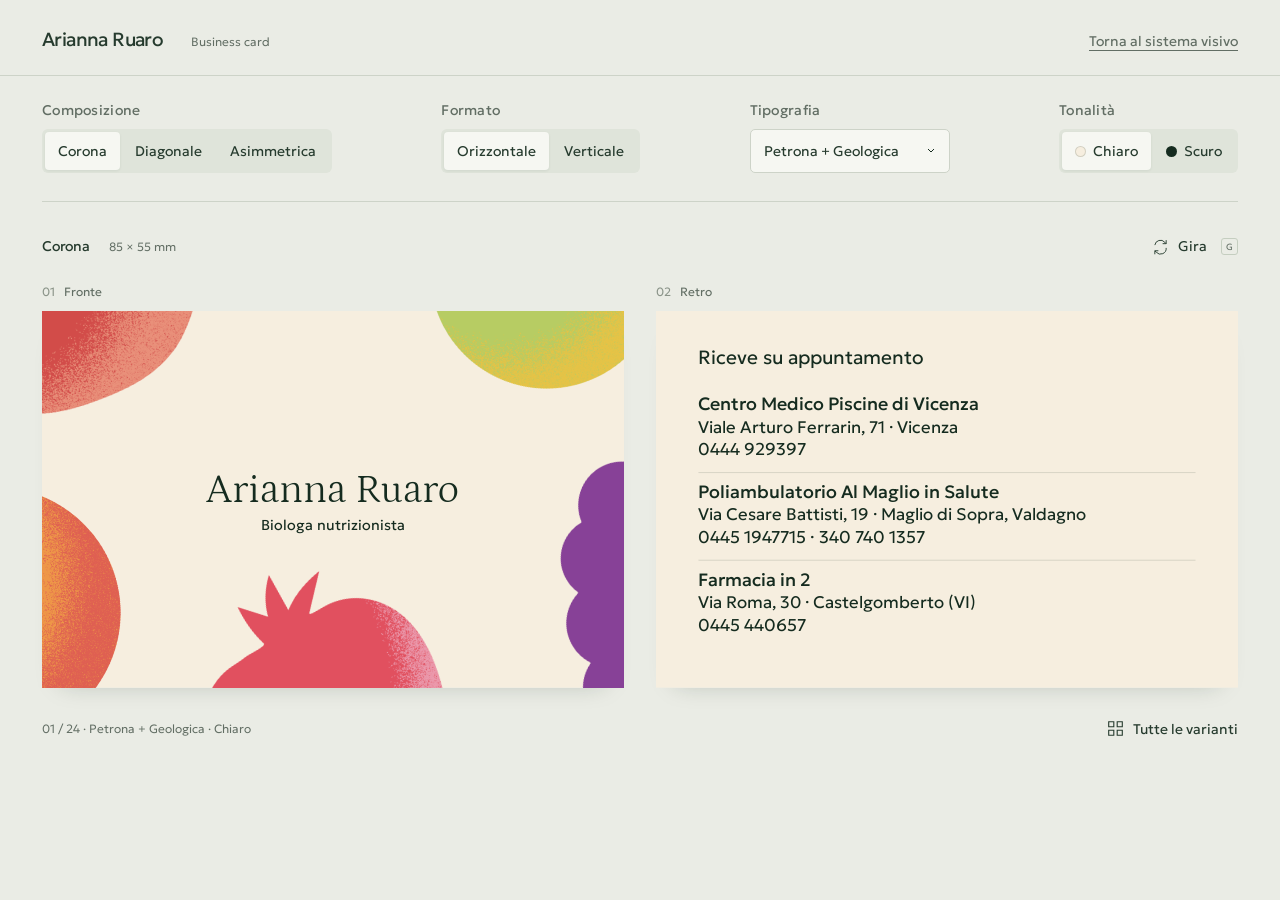
==== biglietti/index.html @ c48bc0d6 "Aggiunge le 24 varianti dei biglietti con frutta Collega la nuova pagina al sistema visivo e include" ====
<!doctype html>
<html lang="it">
<head>
<meta charset="utf-8">
<meta name="viewport" content="width=device-width,initial-scale=1">
<meta name="color-scheme" content="light">
<title>Arianna Ruaro · Business card</title>
<link rel="stylesheet" href="styles.css">
<script src="data.js" defer></script>
<script src="app.js" defer></script>
</head>
<body>
<header class="topbar"><div class="identity">Arianna Ruaro <span>Business card</span></div><a class="edition" href="../">Torna al sistema visivo</a></header>
<main>
<form class="controls" aria-label="Scegli il biglietto" onsubmit="return false">
 <fieldset><legend>Composizione</legend><div class="segments" data-control="composition"><button type="button" data-value="corona" aria-pressed="true">Corona</button><button type="button" data-value="diagonale" aria-pressed="false">Diagonale</button><button type="button" data-value="asimmetrica" aria-pressed="false">Asimmetrica</button></div></fieldset>
 <fieldset><legend>Formato</legend><div class="segments" data-control="orientation"><button type="button" data-value="landscape" aria-pressed="true">Orizzontale</button><button type="button" data-value="portrait" aria-pressed="false">Verticale</button></div></fieldset>
 <fieldset class="type-control"><legend>Tipografia</legend><label class="sr-only" for="typography">Tipografia del biglietto</label><select id="typography" name="typography"><option value="petrona">Petrona + Geologica</option><option value="geologica">Solo Geologica</option></select></fieldset>
 <fieldset><legend>Tonalità</legend><div class="segments tones" data-control="tone"><button type="button" data-value="light" aria-pressed="true"><span class="swatch light"></span>Chiaro</button><button type="button" data-value="dark" aria-pressed="false"><span class="swatch dark"></span>Scuro</button></div></fieldset>
</form>
<div id="font-error" role="alert" hidden>Impossibile caricare Petrona o Geologica. Riapri la pagina con la cartella assets accanto a index.html, oppure usa inline.html.</div>
<section class="workspace" data-orientation="landscape" aria-label="Confronto fronte e retro">
 <div class="workspace-heading"><h1 id="selection-name">Corona <span>85 × 55 mm</span></h1><button class="text-button flip-button" id="flip" type="button" aria-label="Gira entrambi i biglietti" aria-pressed="false"><svg viewBox="0 0 24 24" aria-hidden="true"><path d="M4 10a8 8 0 0 1 14-4l2 2M20 3v5h-5M20 14A8 8 0 0 1 6 20l-2-2M4 23v-5h5"/></svg>Gira <kbd>G</kbd></button></div>
 <div class="faces" id="faces"></div>
 <div class="workspace-footer"><p id="selection-status" aria-live="polite" aria-atomic="true">01 / 24 · Petrona + Geologica · Chiaro</p><button type="button" id="overview-toggle" class="text-button" aria-expanded="false" aria-controls="overview"><svg viewBox="0 0 20 20" aria-hidden="true"><path d="M2 2h6v6H2zM12 2h6v6h-6zM2 12h6v6H2zM12 12h6v6h-6z"/></svg>Tutte le varianti <span class="arrow">↓</span></button></div>
</section>
<section id="overview" aria-label="Tutte le 24 varianti" hidden><div class="overview-heading"><h2>Tutte le varianti</h2><span>Seleziona per confrontare</span></div><div class="variant-grid" id="variant-grid"></div></section>
</main>
<noscript><p>Attiva JavaScript per confrontare le 24 varianti.</p></noscript>
</body>
</html>
---- biglietti/styles.css ----
@font-face{font-family:Petrona;src:url('assets/fonts/Petrona.ttf') format('truetype');font-style:normal;font-weight:100 900;font-display:block}
@font-face{font-family:Geologica;src:url('assets/fonts/Geologica.ttf') format('truetype');font-style:normal;font-weight:100 900;font-display:block}
:root{font-family:Geologica,sans-serif;color:#263b2e;background:#eaece5;font-synthesis:none;--ink:#152b1f;--muted:#626e64;--line:#cdd3c8;--ui:#f6f7f2}
*{box-sizing:border-box}body{margin:0}button,select{font:inherit;font-size:12px;font-weight:350;color:inherit}button{cursor:pointer}button:focus-visible,select:focus-visible{outline:2px solid var(--ink);outline-offset:4px}button svg{width:17px;height:17px;stroke:currentColor;stroke-width:1.3;fill:none;flex:none}.topbar{display:flex;justify-content:space-between;align-items:baseline;padding:27px 42px 24px;border-bottom:1px solid var(--line)}.identity{font-weight:400;font-size:19px;letter-spacing:-.6px}.identity span{font-size:12px;font-weight:300;letter-spacing:0;margin-left:24px;color:var(--muted)}.edition{font-size:11px;font-weight:350;color:var(--muted)}main{max-width:1680px;margin:auto;padding:0 42px}.controls{display:flex;justify-content:space-between;gap:25px;padding:25px 0 28px;border-bottom:1px solid var(--line);align-items:flex-end}.controls fieldset{min-width:0;margin:0;padding:0;border:0}.controls legend{margin-bottom:10px;padding:0;font-size:10px;color:var(--muted);font-weight:400;letter-spacing:.02em}.segments{display:flex;align-items:center;gap:2px;background:#dfe4da;padding:3px;border-radius:6px}.segments button{background:none;border:0;padding:10px 13px;border-radius:4px;white-space:nowrap;transition:background .16s,box-shadow .16s}.segments button[aria-pressed=true]{background:var(--ui);box-shadow:0 1px 3px #152b1f12}.segments button:hover{background:#f6f7f299}.segments button[aria-pressed=true]:hover{background:var(--ui)}select{appearance:none;background:var(--ui) url("data:image/svg+xml,%3Csvg xmlns='http://www.w3.org/2000/svg' width='12' height='12' viewBox='0 0 12 12'%3E%3Cpath d='m3 4 3 3 3-3' stroke='%23152b1f' fill='none'/%3E%3C/svg%3E") no-repeat right 12px center;border:1px solid #cdd3c8;border-radius:5px;padding:12px 35px 12px 13px;min-width:200px}.tones button{display:flex;gap:7px;align-items:center}.swatch{display:inline-block;width:11px;height:11px;border-radius:50%;border:1px solid #263b2e2b}.swatch.light{background:#f6eedf}.swatch.dark{background:#152b1f}.workspace{padding:29px 0 0}.workspace-heading{display:flex;align-items:center;justify-content:space-between;margin:0 0 23px}h1{font-size:14px;font-weight:400;letter-spacing:-.2px;margin:0}h1 span{font-size:11px;font-weight:300;color:var(--muted);margin-left:16px;letter-spacing:0}.text-button{display:inline-flex;gap:9px;align-items:center;background:none;border:0;padding:6px 0;font-size:11px;font-weight:350}.text-button:hover{color:#000}.flip-button{font-size:12px}kbd{font:inherit;font-size:9px;margin-left:5px;color:var(--muted);border:1px solid #c5cec0;border-radius:3px;min-width:17px;padding:2px 4px;text-align:center}.faces{display:grid;grid-template-columns:repeat(2,minmax(0,1fr));gap:32px;animation:entrance .55s both}.face{margin:0;min-width:0}.face figcaption{display:flex;align-items:center;gap:9px;font-size:10px;font-weight:350;color:var(--muted);margin-bottom:12px}.face figcaption span{color:#8b9489;font-size:9px}.card-button{width:100%;padding:0;border:0;background:none;display:block;position:relative;perspective:1800px;box-shadow:0 14px 24px -20px #0f281b45;aspect-ratio:85 / 55}.card-turn{position:absolute;inset:0;transform-style:preserve-3d;transition:transform .58s cubic-bezier(.3,.65,.2,1)}.is-flipped .card-turn{transform:rotateY(180deg)}.card-side{position:absolute;inset:0;backface-visibility:hidden;-webkit-backface-visibility:hidden;overflow:hidden}.card-side.reverse{transform:rotateY(180deg)}.card-side svg{display:block;width:100%;height:100%;stroke:none}.card-button:hover{box-shadow:0 18px 28px -19px #0f281b55}.workspace[data-orientation=portrait] .faces{max-width:1000px;gap:clamp(40px,8vw,140px);margin:0 auto}.workspace[data-orientation=portrait] .face{width:100%;max-width:355px;justify-self:center}.workspace[data-orientation=portrait] .card-button{aspect-ratio:55 / 85}.changing .card-side{animation:change .24s both}.workspace-footer{display:flex;justify-content:space-between;align-items:center;padding:26px 0 30px;gap:20px}.workspace-footer p{font-size:10px;font-weight:300;margin:0;color:var(--muted)}.arrow{margin-left:6px}#overview{border-top:1px solid var(--line);padding:29px 0 48px}.overview-heading{display:flex;justify-content:space-between;align-items:center;margin-bottom:22px}h2{font-size:14px;font-weight:400;margin:0}.overview-heading>span{font-size:10px;color:var(--muted)}.variant-grid{display:grid;grid-template-columns:repeat(auto-fill,minmax(240px,1fr));gap:28px 24px}.variant{display:flex;flex-direction:column;justify-content:flex-end;align-items:center;gap:12px;background:none;border:0;padding:10px 10px 14px;border-radius:3px;text-align:left;min-width:0}.variant[aria-pressed=true]{background:#dde3d7;outline:1px solid #a7b5a0}.variant:hover{background:#dfe4da}.thumb{height:230px;width:100%;display:flex;align-items:center;justify-content:center}.thumb svg{width:100%;max-height:230px;stroke:none}.thumb.portrait svg{width:auto;height:230px}.variant-label{align-self:stretch;font-size:10px;display:flex;gap:10px;line-height:1.8;font-weight:350}.variant-label b{font-size:10px;font-weight:400;color:#7c887b}.variant-label small{display:block;font-size:9px;color:var(--muted);font-weight:300}#font-error{padding:15px;background:#fce1c9;color:#652910;font-size:12px;margin-top:20px}.sr-only{position:absolute;width:1px;height:1px;overflow:hidden;clip:rect(0,0,0,0);white-space:nowrap}[hidden]{display:none!important}@keyframes entrance{from{opacity:0;transform:translateY(12px)}to{opacity:1;transform:none}}@keyframes change{from{opacity:.3}to{opacity:1}}
@media(min-width:1700px){.workspace{padding-top:38px}.workspace-heading{margin-bottom:30px}.controls{padding:30px 0}.faces{gap:42px}}
@media(max-width:1150px){main{padding:0 26px}.topbar{padding:23px 26px}.controls{display:grid;grid-template-columns:1.35fr 1fr;gap:20px 30px}.controls fieldset{justify-self:start}.type-control{grid-column:1;grid-row:2}.faces{gap:22px}.segments button{padding:10px 13px}.workspace-heading{margin-bottom:20px}}
@media(max-width:650px){.topbar{padding:22px 18px}.identity{font-size:17px}.identity span{display:block;font-size:10px;margin:6px 0 0}.edition{font-size:10px}main{padding:0 18px}.controls{display:grid;grid-template-columns:minmax(0,1fr) auto;padding:22px 0;gap:19px 15px}.controls fieldset:first-child{grid-column:1 / -1}.controls fieldset:nth-child(2){grid-column:1;grid-row:2}.controls .type-control{grid-column:1 / -1;grid-row:3}.controls fieldset:nth-child(4){grid-column:2;grid-row:2}.controls legend{font-size:9px;margin-bottom:8px}.segments button{font-size:10px;padding:10px 11px}.tones button{padding:10px 9px;gap:6px}select{font-size:11px;min-width:220px}.controls .type-control,.controls select{width:100%}.workspace{padding-top:23px}.workspace-heading{margin-bottom:21px}h1{font-size:12px}h1 span{font-size:9px;margin-left:10px}.flip-button{font-size:11px}kbd{display:none}.faces,.workspace[data-orientation=portrait] .faces{grid-template-columns:1fr;gap:28px}.workspace[data-orientation=portrait] .face{max-width:355px}.face figcaption{font-size:9px;margin-bottom:9px}.workspace-footer{align-items:flex-start;flex-direction:column;gap:17px;padding:23px 0 26px}.workspace-footer p{font-size:9px}.overview-heading>span{display:none}.variant-grid{grid-template-columns:repeat(2,minmax(0,1fr));gap:18px 8px}.thumb{height:170px}.thumb svg{max-height:170px}.thumb.portrait svg{height:170px}.variant{padding:5px 5px 10px;gap:9px}.variant-label{font-size:9px;gap:6px;line-height:1.6}.variant-label small{font-size:8px}.variant-label b{font-size:9px}.text-button{padding:5px 0}}
@media(prefers-reduced-motion:reduce){*,*::before,*::after{animation:none!important;transition:none!important;scroll-behavior:auto!important}.card-turn{transition:none!important}}
@media(max-width:370px){.controls{gap:19px 10px}.segments button{font-size:9px;padding:10px 8px}.tones button{padding:10px 7px;gap:4px}}
/* Keep preview controls readable independently of the printed card typography. */
button,select,.controls legend,.segments button,.text-button,.flip-button{font-size:14px}
.face figcaption,.face figcaption span,.workspace-footer p,.variant-label,.variant-label b,.variant-label small,.overview-heading>span,h1 span{font-size:12px}
.arrow{display:none}
@media(max-width:1000px){.faces,.workspace[data-orientation=portrait] .faces{grid-template-columns:1fr;gap:28px}}
@media(max-width:650px){.controls{grid-template-columns:1fr}.controls fieldset{grid-column:1!important;grid-row:auto!important;justify-self:stretch}.segments{display:inline-flex;max-width:100%}.segments button{padding:10px 9px}.controls select{min-width:0;width:100%}h1{font-size:14px}.variant-grid{grid-template-columns:1fr}.variant-label{line-height:1.8}}

.topbar .edition{font-size:14px;text-underline-offset:4px}.topbar{gap:20px}.identity{flex-shrink:0}
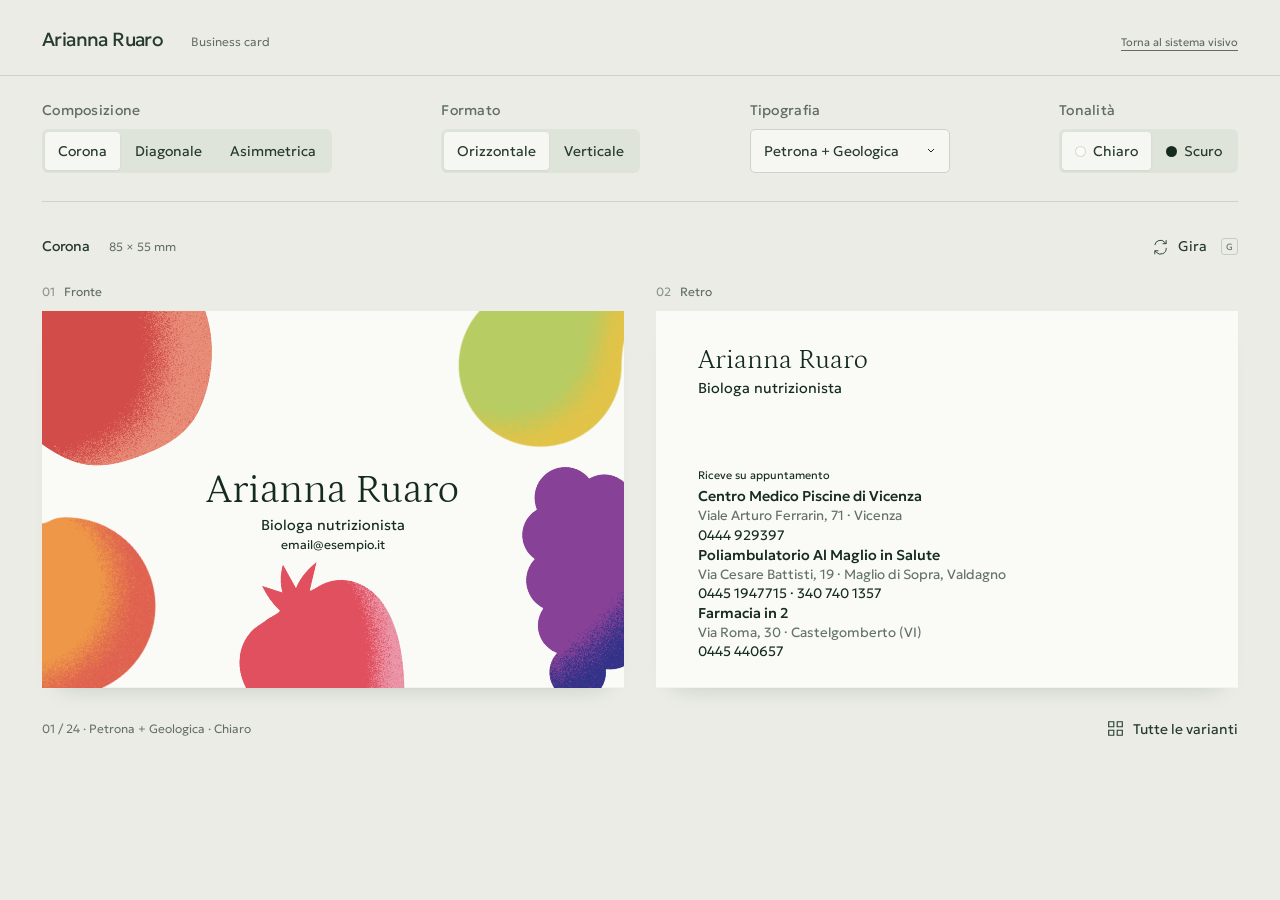
==== commit 228611f8: "Rivede gerarchia dei biglietti e composizione dei frutti Retro con nome e ruolo in alto, dati compat" ====
--- a/biglietti/index.html
+++ b/biglietti/index.html
@@ -5,9 +5,9 @@
 <meta name="viewport" content="width=device-width,initial-scale=1">
 <meta name="color-scheme" content="light">
 <title>Arianna Ruaro · Business card</title>
-<link rel="stylesheet" href="styles.css">
-<script src="data.js" defer></script>
-<script src="app.js" defer></script>
+<link rel="stylesheet" href="styles.css?v=2">
+<script src="data.js?v=2" defer></script>
+<script src="app.js?v=2" defer></script>
 </head>
 <body>
 <header class="topbar"><div class="identity">Arianna Ruaro <span>Business card</span></div><a class="edition" href="../">Torna al sistema visivo</a></header>
--- a/biglietti/styles.css
+++ b/biglietti/styles.css
@@ -1,7 +1,7 @@
 @font-face{font-family:Petrona;src:url('assets/fonts/Petrona.ttf') format('truetype');font-style:normal;font-weight:100 900;font-display:block}
 @font-face{font-family:Geologica;src:url('assets/fonts/Geologica.ttf') format('truetype');font-style:normal;font-weight:100 900;font-display:block}
 :root{font-family:Geologica,sans-serif;color:#263b2e;background:#eaece5;font-synthesis:none;--ink:#152b1f;--muted:#626e64;--line:#cdd3c8;--ui:#f6f7f2}
-*{box-sizing:border-box}body{margin:0}button,select{font:inherit;font-size:12px;font-weight:350;color:inherit}button{cursor:pointer}button:focus-visible,select:focus-visible{outline:2px solid var(--ink);outline-offset:4px}button svg{width:17px;height:17px;stroke:currentColor;stroke-width:1.3;fill:none;flex:none}.topbar{display:flex;justify-content:space-between;align-items:baseline;padding:27px 42px 24px;border-bottom:1px solid var(--line)}.identity{font-weight:400;font-size:19px;letter-spacing:-.6px}.identity span{font-size:12px;font-weight:300;letter-spacing:0;margin-left:24px;color:var(--muted)}.edition{font-size:11px;font-weight:350;color:var(--muted)}main{max-width:1680px;margin:auto;padding:0 42px}.controls{display:flex;justify-content:space-between;gap:25px;padding:25px 0 28px;border-bottom:1px solid var(--line);align-items:flex-end}.controls fieldset{min-width:0;margin:0;padding:0;border:0}.controls legend{margin-bottom:10px;padding:0;font-size:10px;color:var(--muted);font-weight:400;letter-spacing:.02em}.segments{display:flex;align-items:center;gap:2px;background:#dfe4da;padding:3px;border-radius:6px}.segments button{background:none;border:0;padding:10px 13px;border-radius:4px;white-space:nowrap;transition:background .16s,box-shadow .16s}.segments button[aria-pressed=true]{background:var(--ui);box-shadow:0 1px 3px #152b1f12}.segments button:hover{background:#f6f7f299}.segments button[aria-pressed=true]:hover{background:var(--ui)}select{appearance:none;background:var(--ui) url("data:image/svg+xml,%3Csvg xmlns='http://www.w3.org/2000/svg' width='12' height='12' viewBox='0 0 12 12'%3E%3Cpath d='m3 4 3 3 3-3' stroke='%23152b1f' fill='none'/%3E%3C/svg%3E") no-repeat right 12px center;border:1px solid #cdd3c8;border-radius:5px;padding:12px 35px 12px 13px;min-width:200px}.tones button{display:flex;gap:7px;align-items:center}.swatch{display:inline-block;width:11px;height:11px;border-radius:50%;border:1px solid #263b2e2b}.swatch.light{background:#f6eedf}.swatch.dark{background:#152b1f}.workspace{padding:29px 0 0}.workspace-heading{display:flex;align-items:center;justify-content:space-between;margin:0 0 23px}h1{font-size:14px;font-weight:400;letter-spacing:-.2px;margin:0}h1 span{font-size:11px;font-weight:300;color:var(--muted);margin-left:16px;letter-spacing:0}.text-button{display:inline-flex;gap:9px;align-items:center;background:none;border:0;padding:6px 0;font-size:11px;font-weight:350}.text-button:hover{color:#000}.flip-button{font-size:12px}kbd{font:inherit;font-size:9px;margin-left:5px;color:var(--muted);border:1px solid #c5cec0;border-radius:3px;min-width:17px;padding:2px 4px;text-align:center}.faces{display:grid;grid-template-columns:repeat(2,minmax(0,1fr));gap:32px;animation:entrance .55s both}.face{margin:0;min-width:0}.face figcaption{display:flex;align-items:center;gap:9px;font-size:10px;font-weight:350;color:var(--muted);margin-bottom:12px}.face figcaption span{color:#8b9489;font-size:9px}.card-button{width:100%;padding:0;border:0;background:none;display:block;position:relative;perspective:1800px;box-shadow:0 14px 24px -20px #0f281b45;aspect-ratio:85 / 55}.card-turn{position:absolute;inset:0;transform-style:preserve-3d;transition:transform .58s cubic-bezier(.3,.65,.2,1)}.is-flipped .card-turn{transform:rotateY(180deg)}.card-side{position:absolute;inset:0;backface-visibility:hidden;-webkit-backface-visibility:hidden;overflow:hidden}.card-side.reverse{transform:rotateY(180deg)}.card-side svg{display:block;width:100%;height:100%;stroke:none}.card-button:hover{box-shadow:0 18px 28px -19px #0f281b55}.workspace[data-orientation=portrait] .faces{max-width:1000px;gap:clamp(40px,8vw,140px);margin:0 auto}.workspace[data-orientation=portrait] .face{width:100%;max-width:355px;justify-self:center}.workspace[data-orientation=portrait] .card-button{aspect-ratio:55 / 85}.changing .card-side{animation:change .24s both}.workspace-footer{display:flex;justify-content:space-between;align-items:center;padding:26px 0 30px;gap:20px}.workspace-footer p{font-size:10px;font-weight:300;margin:0;color:var(--muted)}.arrow{margin-left:6px}#overview{border-top:1px solid var(--line);padding:29px 0 48px}.overview-heading{display:flex;justify-content:space-between;align-items:center;margin-bottom:22px}h2{font-size:14px;font-weight:400;margin:0}.overview-heading>span{font-size:10px;color:var(--muted)}.variant-grid{display:grid;grid-template-columns:repeat(auto-fill,minmax(240px,1fr));gap:28px 24px}.variant{display:flex;flex-direction:column;justify-content:flex-end;align-items:center;gap:12px;background:none;border:0;padding:10px 10px 14px;border-radius:3px;text-align:left;min-width:0}.variant[aria-pressed=true]{background:#dde3d7;outline:1px solid #a7b5a0}.variant:hover{background:#dfe4da}.thumb{height:230px;width:100%;display:flex;align-items:center;justify-content:center}.thumb svg{width:100%;max-height:230px;stroke:none}.thumb.portrait svg{width:auto;height:230px}.variant-label{align-self:stretch;font-size:10px;display:flex;gap:10px;line-height:1.8;font-weight:350}.variant-label b{font-size:10px;font-weight:400;color:#7c887b}.variant-label small{display:block;font-size:9px;color:var(--muted);font-weight:300}#font-error{padding:15px;background:#fce1c9;color:#652910;font-size:12px;margin-top:20px}.sr-only{position:absolute;width:1px;height:1px;overflow:hidden;clip:rect(0,0,0,0);white-space:nowrap}[hidden]{display:none!important}@keyframes entrance{from{opacity:0;transform:translateY(12px)}to{opacity:1;transform:none}}@keyframes change{from{opacity:.3}to{opacity:1}}
+*{box-sizing:border-box}body{margin:0}button,select{font:inherit;font-size:12px;font-weight:350;color:inherit}button{cursor:pointer}button:focus-visible,select:focus-visible{outline:2px solid var(--ink);outline-offset:4px}button svg{width:17px;height:17px;stroke:currentColor;stroke-width:1.3;fill:none;flex:none}.topbar{display:flex;justify-content:space-between;align-items:baseline;padding:27px 42px 24px;border-bottom:1px solid var(--line)}.identity{font-weight:400;font-size:19px;letter-spacing:-.6px}.identity span{font-size:12px;font-weight:300;letter-spacing:0;margin-left:24px;color:var(--muted)}.edition{font-size:11px;font-weight:350;color:var(--muted)}main{max-width:1680px;margin:auto;padding:0 42px}.controls{display:flex;justify-content:space-between;gap:25px;padding:25px 0 28px;border-bottom:1px solid var(--line);align-items:flex-end}.controls fieldset{min-width:0;margin:0;padding:0;border:0}.controls legend{margin-bottom:10px;padding:0;font-size:10px;color:var(--muted);font-weight:400;letter-spacing:.02em}.segments{display:flex;align-items:center;gap:2px;background:#dfe4da;padding:3px;border-radius:6px}.segments button{background:none;border:0;padding:10px 13px;border-radius:4px;white-space:nowrap;transition:background .16s,box-shadow .16s}.segments button[aria-pressed=true]{background:var(--ui);box-shadow:0 1px 3px #152b1f12}.segments button:hover{background:#f6f7f299}.segments button[aria-pressed=true]:hover{background:var(--ui)}select{appearance:none;background:var(--ui) url("data:image/svg+xml,%3Csvg xmlns='http://www.w3.org/2000/svg' width='12' height='12' viewBox='0 0 12 12'%3E%3Cpath d='m3 4 3 3 3-3' stroke='%23152b1f' fill='none'/%3E%3C/svg%3E") no-repeat right 12px center;border:1px solid #cdd3c8;border-radius:5px;padding:12px 35px 12px 13px;min-width:200px}.tones button{display:flex;gap:7px;align-items:center}.swatch{display:inline-block;width:11px;height:11px;border-radius:50%;border:1px solid #263b2e2b}.swatch.light{background:#fafaf7}.swatch.dark{background:#152b1f}.workspace{padding:29px 0 0}.workspace-heading{display:flex;align-items:center;justify-content:space-between;margin:0 0 23px}h1{font-size:14px;font-weight:400;letter-spacing:-.2px;margin:0}h1 span{font-size:11px;font-weight:300;color:var(--muted);margin-left:16px;letter-spacing:0}.text-button{display:inline-flex;gap:9px;align-items:center;background:none;border:0;padding:6px 0;font-size:11px;font-weight:350}.text-button:hover{color:#000}.flip-button{font-size:12px}kbd{font:inherit;font-size:9px;margin-left:5px;color:var(--muted);border:1px solid #c5cec0;border-radius:3px;min-width:17px;padding:2px 4px;text-align:center}.faces{display:grid;grid-template-columns:repeat(2,minmax(0,1fr));gap:32px;animation:entrance .55s both}.face{margin:0;min-width:0}.face figcaption{display:flex;align-items:center;gap:9px;font-size:10px;font-weight:350;color:var(--muted);margin-bottom:12px}.face figcaption span{color:#8b9489;font-size:9px}.card-button{width:100%;padding:0;border:0;background:none;display:block;position:relative;perspective:1800px;box-shadow:0 14px 24px -20px #0f281b45;aspect-ratio:85 / 55}.card-turn{position:absolute;inset:0;transform-style:preserve-3d;transition:transform .58s cubic-bezier(.3,.65,.2,1)}.is-flipped .card-turn{transform:rotateY(180deg)}.card-side{position:absolute;inset:0;backface-visibility:hidden;-webkit-backface-visibility:hidden;overflow:hidden}.card-side.reverse{transform:rotateY(180deg)}.card-side svg{display:block;width:100%;height:100%;stroke:none}.card-button:hover{box-shadow:0 18px 28px -19px #0f281b55}.workspace[data-orientation=portrait] .faces{max-width:1000px;gap:clamp(40px,8vw,140px);margin:0 auto}.workspace[data-orientation=portrait] .face{width:100%;max-width:355px;justify-self:center}.workspace[data-orientation=portrait] .card-button{aspect-ratio:55 / 85}.changing .card-side{animation:change .24s both}.workspace-footer{display:flex;justify-content:space-between;align-items:center;padding:26px 0 30px;gap:20px}.workspace-footer p{font-size:10px;font-weight:300;margin:0;color:var(--muted)}.arrow{margin-left:6px}#overview{border-top:1px solid var(--line);padding:29px 0 48px}.overview-heading{display:flex;justify-content:space-between;align-items:center;margin-bottom:22px}h2{font-size:14px;font-weight:400;margin:0}.overview-heading>span{font-size:10px;color:var(--muted)}.variant-grid{display:grid;grid-template-columns:repeat(auto-fill,minmax(240px,1fr));gap:28px 24px}.variant{display:flex;flex-direction:column;justify-content:flex-end;align-items:center;gap:12px;background:none;border:0;padding:10px 10px 14px;border-radius:3px;text-align:left;min-width:0}.variant[aria-pressed=true]{background:#dde3d7;outline:1px solid #a7b5a0}.variant:hover{background:#dfe4da}.thumb{height:230px;width:100%;display:flex;align-items:center;justify-content:center}.thumb svg{width:100%;max-height:230px;stroke:none}.thumb.portrait svg{width:auto;height:230px}.variant-label{align-self:stretch;font-size:10px;display:flex;gap:10px;line-height:1.8;font-weight:350}.variant-label b{font-size:10px;font-weight:400;color:#7c887b}.variant-label small{display:block;font-size:9px;color:var(--muted);font-weight:300}#font-error{padding:15px;background:#fce1c9;color:#652910;font-size:12px;margin-top:20px}.sr-only{position:absolute;width:1px;height:1px;overflow:hidden;clip:rect(0,0,0,0);white-space:nowrap}[hidden]{display:none!important}@keyframes entrance{from{opacity:0;transform:translateY(12px)}to{opacity:1;transform:none}}@keyframes change{from{opacity:.3}to{opacity:1}}
 @media(min-width:1700px){.workspace{padding-top:38px}.workspace-heading{margin-bottom:30px}.controls{padding:30px 0}.faces{gap:42px}}
 @media(max-width:1150px){main{padding:0 26px}.topbar{padding:23px 26px}.controls{display:grid;grid-template-columns:1.35fr 1fr;gap:20px 30px}.controls fieldset{justify-self:start}.type-control{grid-column:1;grid-row:2}.faces{gap:22px}.segments button{padding:10px 13px}.workspace-heading{margin-bottom:20px}}
 @media(max-width:650px){.topbar{padding:22px 18px}.identity{font-size:17px}.identity span{display:block;font-size:10px;margin:6px 0 0}.edition{font-size:10px}main{padding:0 18px}.controls{display:grid;grid-template-columns:minmax(0,1fr) auto;padding:22px 0;gap:19px 15px}.controls fieldset:first-child{grid-column:1 / -1}.controls fieldset:nth-child(2){grid-column:1;grid-row:2}.controls .type-control{grid-column:1 / -1;grid-row:3}.controls fieldset:nth-child(4){grid-column:2;grid-row:2}.controls legend{font-size:9px;margin-bottom:8px}.segments button{font-size:10px;padding:10px 11px}.tones button{padding:10px 9px;gap:6px}select{font-size:11px;min-width:220px}.controls .type-control,.controls select{width:100%}.workspace{padding-top:23px}.workspace-heading{margin-bottom:21px}h1{font-size:12px}h1 span{font-size:9px;margin-left:10px}.flip-button{font-size:11px}kbd{display:none}.faces,.workspace[data-orientation=portrait] .faces{grid-template-columns:1fr;gap:28px}.workspace[data-orientation=portrait] .face{max-width:355px}.face figcaption{font-size:9px;margin-bottom:9px}.workspace-footer{align-items:flex-start;flex-direction:column;gap:17px;padding:23px 0 26px}.workspace-footer p{font-size:9px}.overview-heading>span{display:none}.variant-grid{grid-template-columns:repeat(2,minmax(0,1fr));gap:18px 8px}.thumb{height:170px}.thumb svg{max-height:170px}.thumb.portrait svg{height:170px}.variant{padding:5px 5px 10px;gap:9px}.variant-label{font-size:9px;gap:6px;line-height:1.6}.variant-label small{font-size:8px}.variant-label b{font-size:9px}.text-button{padding:5px 0}}
@@ -14,4 +14,4 @@
 @media(max-width:1000px){.faces,.workspace[data-orientation=portrait] .faces{grid-template-columns:1fr;gap:28px}}
 @media(max-width:650px){.controls{grid-template-columns:1fr}.controls fieldset{grid-column:1!important;grid-row:auto!important;justify-self:stretch}.segments{display:inline-flex;max-width:100%}.segments button{padding:10px 9px}.controls select{min-width:0;width:100%}h1{font-size:14px}.variant-grid{grid-template-columns:1fr}.variant-label{line-height:1.8}}
 
-.topbar .edition{font-size:14px;text-underline-offset:4px}.topbar{gap:20px}.identity{flex-shrink:0}
+.edition{color:var(--muted);text-decoration:underline;text-underline-offset:4px}
